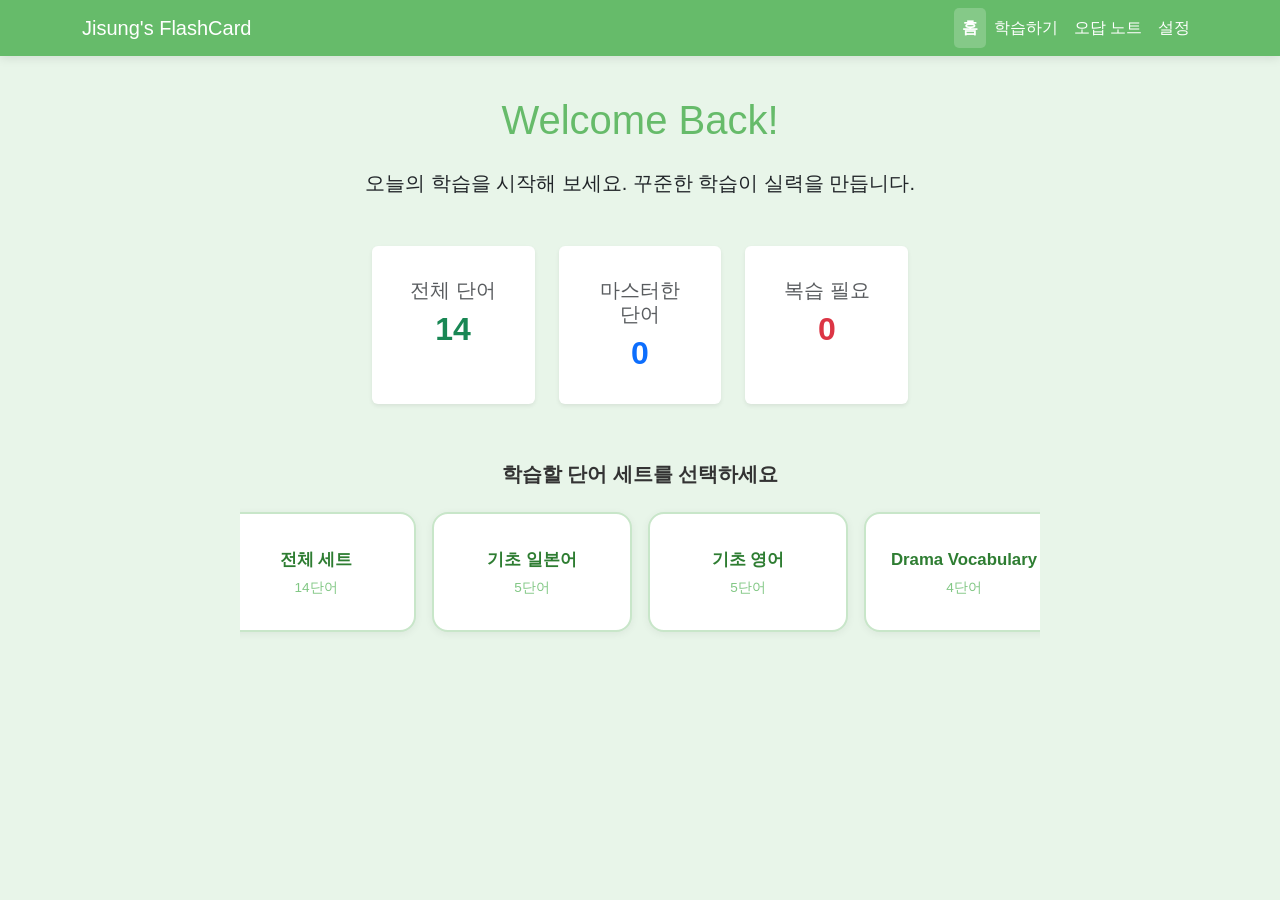
==== index.html @ 20449518 "feat: replace select dropdown with scrollable card carousel for set selection ## Background The dash" ====
<!doctype html>
<html lang="en">
    <head>
        <meta charset="UTF-8">
        <meta name="viewport" content="width=device-width, initial-scale=1.0">
        <title>Flash Card - Dashboard</title>
        <!-- Bootstrap 5 CSS 연결 -->
        <link href="https://cdn.jsdelivr.net/npm/bootstrap@5.3.0/dist/css/bootstrap.min.css" rel="stylesheet">
        <link rel="stylesheet" href="styles.css" />
    </head>
    <body>
        <!-- Navigation Bar -->
        <nav class="navbar navbar-expand-lg navbar-dark sticky-top">
            <div class="container">
                <a class="navbar-brand" href="index.html">Jisung's FlashCard</a>
                <button class="navbar-toggler" type="button" data-bs-toggle="collapse" data-bs-target="#navbarNav" aria-controls="navbarNav" aria-expanded="false" aria-label="Toggle navigation">
                    <span class="navbar-toggler-icon"></span>
                </button>
                <div class="collapse navbar-collapse" id="navbarNav">
                    <ul class="navbar-nav ms-auto">
                        <li class="nav-item">
                            <a class="nav-link active" href="index.html"> 홈</a>
                        </li>
                        <li class="nav-item">
                            <a class="nav-link" href="flash_card.html"> 학습하기</a>
                        </li>
                        <li class="nav-item">
                            <a class="nav-link" href="flash_card.html?mode=wrong">오답 노트</a>
                        </li>
                        <li class="nav-item">
                            <a class="nav-link" href="#">설정</a>
                        </li>
                    </ul>
                </div>
            </div>
        </nav>

        <main id="main-content">
            
            <section class="content-section text-center">
                <h1 class="section-title mb-4">Welcome Back! </h1>
                <p class="lead mb-5">오늘의 학습을 시작해 보세요. 꾸준한 학습이 실력을 만듭니다.</p>

                <div class="row g-4 mb-5 justify-content-center" style="max-width: 800px;">
                    <div class="col-md-4">
                        <a href="flash_card.html?mode=all" class="text-decoration-none">
                            <div class="card h-100 border-0 shadow-sm p-3 stat-card">
                                <div class="card-body">
                                    <h5 class="card-title text-muted">전체 단어</h5>
                                    <h2 class="card-text fw-bold text-success" id="stat-total">0</h2>
                                </div>
                            </div>
                        </a>
                    </div>
                    <div class="col-md-4">
                        <a href="flash_card.html?mode=known" class="text-decoration-none">
                            <div class="card h-100 border-0 shadow-sm p-3 stat-card">
                                <div class="card-body">
                                    <h5 class="card-title text-muted">마스터한 단어</h5>
                                    <h2 class="card-text fw-bold text-primary" id="stat-mastered">0</h2>
                                </div>
                            </div>
                        </a>
                    </div>
                    <div class="col-md-4">
                        <a href="flash_card.html?mode=wrong" class="text-decoration-none">
                            <div class="card h-100 border-0 shadow-sm p-3 stat-card">
                                <div class="card-body">
                                    <h5 class="card-title text-muted">복습 필요</h5>
                                    <h2 class="card-text fw-bold text-danger" id="stat-wrong">0</h2>
                                </div>
                            </div>
                        </a>
                    </div>
                </div>

                <div class="set-select-section mb-5 text-center">
                    <h5 class="fw-bold mb-3">학습할 단어 세트를 선택하세요</h5>
                    <div id="set-cards" class="set-cards-scroll">
                        <!-- 전체 세트 카드 -->
                        <div class="set-card-item">
                            <div class="set-card" data-set="all">
                                <div class="set-card-title">전체 세트</div>
                                <div class="set-card-count" id="set-count-all"></div>
                            </div>
                        </div>
                        <!-- 세트 카드들이 scripts.js에 의해 동적으로 추가됩니다 -->
                    </div>
                </div>
            </section>
        </main>

        <script src="scripts.js"></script>
        <!-- Bootstrap 5 JS 연결 (햄버거 메뉴 작동 필수) -->
        <script src="https://cdn.jsdelivr.net/npm/bootstrap@5.3.0/dist/js/bootstrap.bundle.min.js"></script>
    </body>
</html>
---- styles.css ----
body {
    background-color: #e8f5e9;
    margin: 0;
    font-family: sans-serif;
    display: flex;
    flex-direction: column;
    min-height: 100vh;
}

/* Navbar Styles */
.navbar {
    background-color: #66bb6a !important;
    box-shadow: 0 2px 10px rgba(0,0,0,0.1);
}

.navbar-brand, .nav-link {
    color: white !important;
}

.nav-link:hover {
    color: #e8f5e9 !important;
    background-color: rgba(255,255,255,0.1);
    border-radius: 5px;
}

.nav-link.active {
    font-weight: bold;
    background-color: rgba(255,255,255,0.2);
    border-radius: 5px;
}

/* Dashboard Stat Cards */
.stat-card {
    transition: transform 0.3s ease, box-shadow 0.3s ease;
    cursor: pointer;
}

.stat-card:hover {
    transform: translateY(-5px);
    box-shadow: 0 10px 20px rgba(0,0,0,0.1) !important;
}

/* Set Selection Cards - Carousel */
.set-select-section {
    margin-top: 10px;
    width: 100%;
    max-width: 800px;
    margin-left: auto;
    margin-right: auto;
}

.set-select-section h5 {
    color: #333;
}

.set-cards-scroll {
    display: flex;
    overflow-x: auto;
    scroll-snap-type: x mandatory;
    -webkit-overflow-scrolling: touch;
    gap: 16px;
    padding: 10px 40px 20px;
    justify-content: center;
}

.set-cards-scroll::-webkit-scrollbar {
    display: none;
}

.set-cards-scroll {
    -ms-overflow-style: none;
    scrollbar-width: none;
}

.set-card-item {
    flex: 0 0 auto;
    scroll-snap-align: center;
}

.set-card {
    width: 200px;
    height: 120px;
    background: #fff;
    border: 2px solid #c8e6c9;
    border-radius: 16px;
    padding: 20px;
    display: flex;
    flex-direction: column;
    align-items: center;
    justify-content: center;
    text-align: center;
    cursor: pointer;
    transition: all 0.25s ease;
    box-shadow: 0 2px 8px rgba(0,0,0,0.06);
}

.set-card:hover {
    transform: translateY(-5px);
    border-color: #66bb6a;
    box-shadow: 0 8px 24px rgba(102,187,106,0.3);
}

.set-card:active {
    transform: translateY(-2px);
}

.set-card-title {
    font-size: 1.05rem;
    font-weight: 700;
    color: #2e7d32;
    margin-bottom: 6px;
}

.set-card-count {
    font-size: 0.85rem;
    color: #81c784;
    font-weight: 500;
}

/* Main Content Centering */
.content-section {
    flex: 1;
    display: flex;
    flex-direction: column;
    align-items: center;
    justify-content: center;
    padding: 40px 20px;
}

h1 {
    color: #66bb6a;
    margin-bottom: 20px;
}

#flashcard-container {
    perspective: 1000px;
    margin-bottom: 30px;
}

.flashcard {
    width: 300px;
    height: 200px;
    position: relative;
    transform-style: preserve-3d;
    transition: transform 0.6s cubic-bezier(0.4, 0, 0.2, 1);
    cursor: pointer;
    touch-action: pan-y;
}

.flashcard.flipped {
    transform: rotateY(180deg);
}

.front,
.back {
    position: absolute;
    width: 100%;
    height: 100%;
    backface-visibility: hidden;
    display: flex;
    align-items: center;
    justify-content: center;
    font-size: 2rem;
    border-radius: 15px;
    box-shadow: 0 8px 16px rgba(0, 0, 0, 0.1);
    text-align: center;
    padding: 20px;
    box-sizing: border-box;
}

.front {
    background-color: #66bb6a;
    color: white;
}

.back {
    background-color: #a5d6a7;
    color: #333;
    transform: rotateY(180deg);
    position: absolute;
    width: 100%;
    height: 100%;
    backface-visibility: hidden;
    display: flex;
    align-items: center;
    justify-content: center;
    font-size: 2rem;
    border-radius: 15px;
    box-shadow: 0 8px 16px rgba(0, 0, 0, 0.1);
    text-align: center;
    padding: 20px;
    box-sizing: border-box;
    overflow: hidden;
}

.overlay-controls {
    position: absolute;
    top: 0;
    left: 0;
    width: 100%;
    height: 100%;
    display: flex;
    align-items: center;
    justify-content: space-between;
    padding: 0 15px;
    background-color: rgba(0, 0, 0, 0.5) !important;
    border-radius: 15px;
    opacity: 0;
    visibility: hidden;
    transition:
        opacity 0.3s ease,
        visibility 0.3s ease;
    pointer-events: none;
    z-index: 9999 !important;
}

.flashcard.flipped .back .overlay-controls {
    opacity: 1;
    visibility: visible;
    pointer-events: auto;
}

@media (hover: hover) {
    .flashcard.flipped .back .overlay-controls .control-btn:hover {
        transform: scale(1.15);
    }
}

.control-btn {
    width: 56px;
    height: 56px;
    min-width: 48px;
    min-height: 48px;
    background: none;
    border: none;
    cursor: pointer;
    transition: transform 0.2s ease;
    display: flex;
    align-items: center;
    justify-content: center;
    padding: 0;
    box-shadow: none;
    z-index: 20;
    -webkit-tap-highlight-color: transparent;
}

.control-btn img {
    width: 100%;
    height: 100%;
    object-fit: contain;
}

.correct-btn,
.incorrect-btn {
    background: transparent;
}

.control-btn:hover {
    transform: scale(1.2);
}

.control-btn:active {
    transform: scale(0.9);
}

.progress-wrapper {
    display: flex;
    flex-direction: column;
    align-items: center;
    width: 300px;
    margin-bottom: 20px;
}

.progress-container {
    width: 100%;
    height: 10px;
    background-color: #ddd;
    border-radius: 5px;
    overflow: hidden;
    margin-bottom: 10px;
}

#progress-bar {
    width: 0%;
    height: 100%;
    background-color: #66bb6a;
    transition: width 0.3s ease;
}

#progress {
    font-size: 1rem;
    color: #555;
}

.controls {
    display: flex;
    gap: 10px;
    align-items: center;
    flex-wrap: wrap;
    justify-content: center;
}

select,
button {
    padding: 10px 16px;
    min-height: 48px;
    border-radius: 8px;
    border: 1px solid #ccc;
    font-size: 1rem;
    cursor: pointer;
}

button {
    background-color: #a5d6a7;
    border: none;
    transition:
        background-color 0.2s,
        transform 0.1s;
}

button:hover {
    background-color: #66bb6a;
    color: white;
}

button:active {
    transform: scale(0.95);
}

@media (max-width: 480px) {
    .flashcard {
        width: 260px;
        height: 160px;
    }
    .progress-wrapper {
        width: 260px;
    }
    .front,
    .back {
        font-size: 1.5rem;
    }
    .controls {
        flex-direction: column;
        width: 260px;
    }
    select,
    button {
        width: 100%;
        min-height: 48px;
        padding: 12px 16px;
    }
}

.modal {
    display: none;
    position: fixed;
    z-index: 10000;
    left: 0;
    top: 0;
    width: 100%;
    height: 100%;
    background-color: rgba(0, 0, 0, 0.6);
    backdrop-filter: blur(5px);
    align-items: center;
    justify-content: center;
}

.modal.show {
    display: flex;
}

.modal-content {
    background-color: white;
    padding: 30px;
    border-radius: 20px;
    text-align: center;
    box-shadow: 0 10px 25px rgba(0, 0, 0, 0.2);
    max-width: 400px;
    width: 80%;
    animation: modalAppear 0.4s ease-out;
}

@keyframes modalAppear {
    from {
        transform: scale(0.8);
        opacity: 0;
    }
    to {
        transform: scale(1);
        opacity: 1;
    }
}

.modal-content h2 {
    color: #66bb6a;
    margin-bottom: 15px;
}

.modal-content p {
    font-size: 1.2rem;
    color: #555;
    margin-bottom: 25px;
}

.modal-content button {
    background-color: #66bb6a;
    color: white;
    border: none;
    padding: 10px 20px;
    border-radius: 10px;
    font-size: 1rem;
    cursor: pointer;
    transition: background 0.2s;
}

.modal-content button:hover {
    background-color: #4caf50;
}
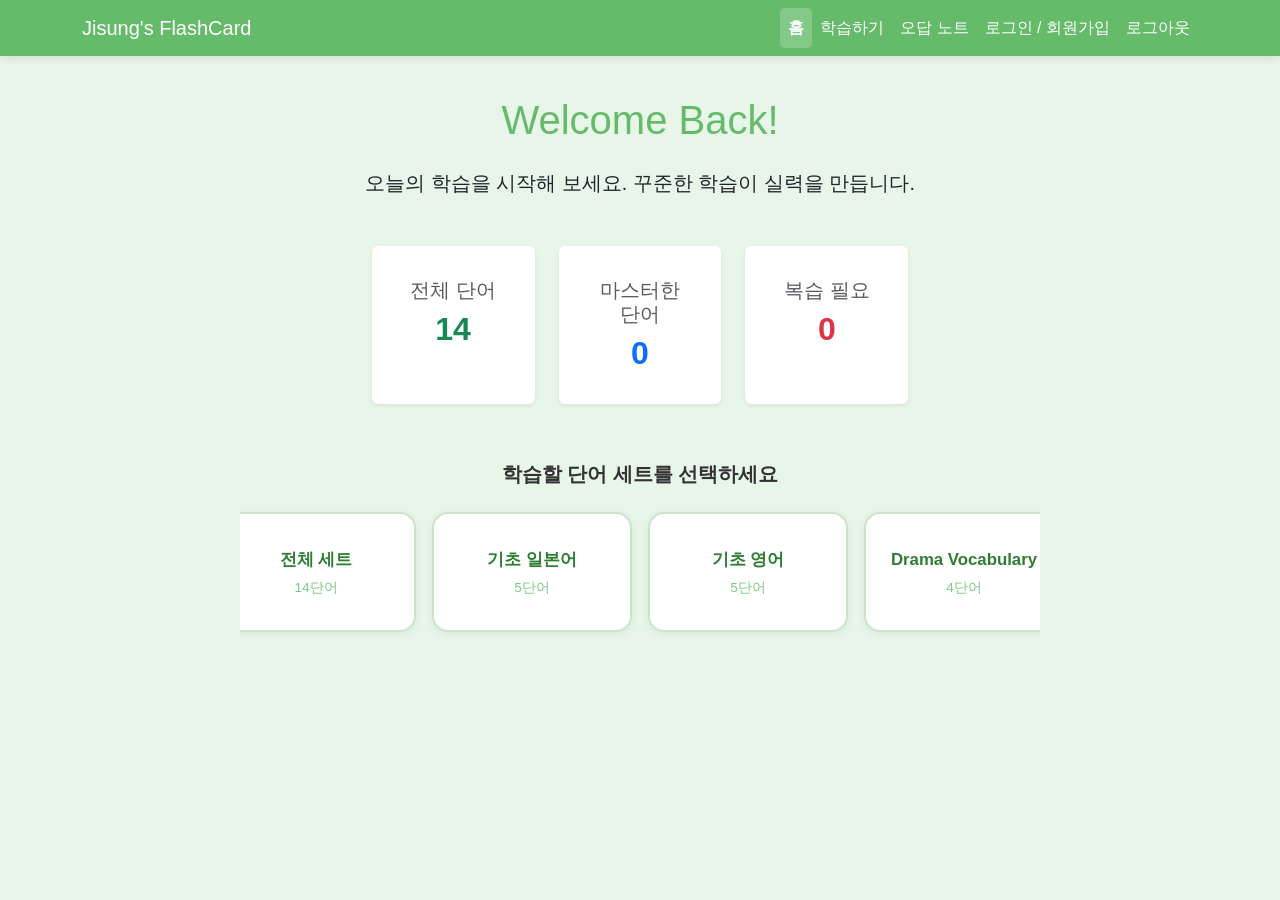
==== commit fd8d4740: "login.html logout.html 추가함 기본 내용 입력" ====
--- a/index.html
+++ b/index.html
@@ -28,7 +28,10 @@
                             <a class="nav-link" href="flash_card.html?mode=wrong">오답 노트</a>
                         </li>
                         <li class="nav-item">
-                            <a class="nav-link" href="#">설정</a>
+                            <a class="nav-link" href="login.html">로그인 / 회원가입</a>
+                        </li>
+                        <li class="nav-item">
+                            <a class="nav-link" href="logout.html">로그아웃</a>
                         </li>
                     </ul>
                 </div>
@@ -70,7 +73,7 @@
                                     <h2 class="card-text fw-bold text-danger" id="stat-wrong">0</h2>
                                 </div>
                             </div>
-                        </a>
+                        </a>    
                     </div>
                 </div>
 
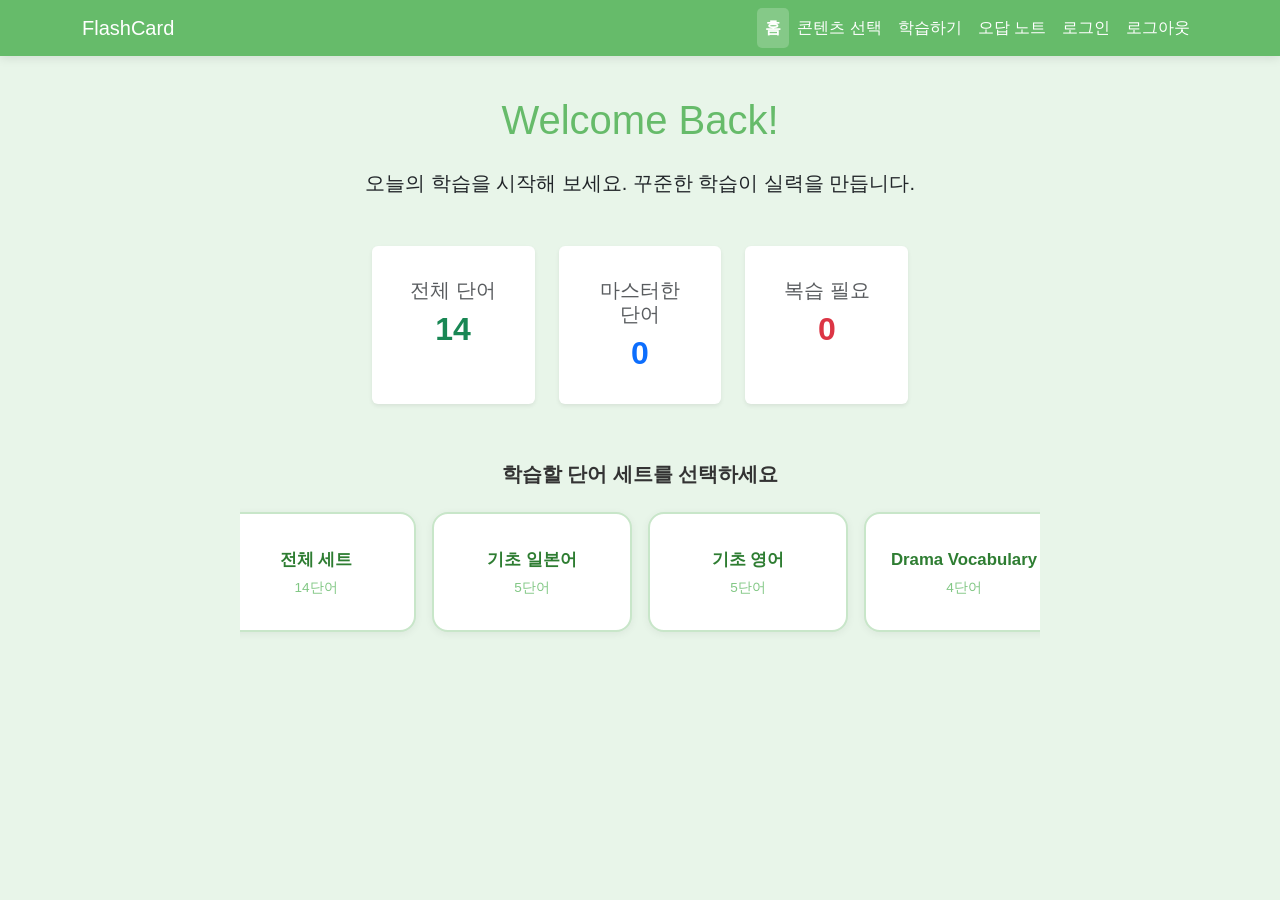
==== commit 619d01ea: "모든 페이지에 navbar 가 표시 되도록 수정 card_deck.html 도 동일한 디자인으로 수정" ====
--- a/index.html
+++ b/index.html
@@ -12,23 +12,26 @@
         <!-- Navigation Bar -->
         <nav class="navbar navbar-expand-lg navbar-dark sticky-top">
             <div class="container">
-                <a class="navbar-brand" href="index.html">Jisung's FlashCard</a>
+                <a class="navbar-brand" href="index.html">FlashCard</a>
                 <button class="navbar-toggler" type="button" data-bs-toggle="collapse" data-bs-target="#navbarNav" aria-controls="navbarNav" aria-expanded="false" aria-label="Toggle navigation">
                     <span class="navbar-toggler-icon"></span>
                 </button>
                 <div class="collapse navbar-collapse" id="navbarNav">
                     <ul class="navbar-nav ms-auto">
                         <li class="nav-item">
-                            <a class="nav-link active" href="index.html"> 홈</a>
+                            <a class="nav-link active" href="index.html">홈</a>
                         </li>
                         <li class="nav-item">
-                            <a class="nav-link" href="flash_card.html"> 학습하기</a>
+                            <a class="nav-link" href="card_deck.html">콘텐츠 선택</a>
+                        </li>
+                        <li class="nav-item">
+                            <a class="nav-link" href="flash_card.html">학습하기</a>
                         </li>
                         <li class="nav-item">
                             <a class="nav-link" href="flash_card.html?mode=wrong">오답 노트</a>
                         </li>
                         <li class="nav-item">
-                            <a class="nav-link" href="login.html">로그인 / 회원가입</a>
+                            <a class="nav-link" href="login.html">로그인</a>
                         </li>
                         <li class="nav-item">
                             <a class="nav-link" href="logout.html">로그아웃</a>
--- a/styles.css
+++ b/styles.css
@@ -5,12 +5,14 @@
     display: flex;
     flex-direction: column;
     min-height: 100vh;
+    overflow-x: hidden;
 }
 
 /* Navbar Styles */
 .navbar {
     background-color: #66bb6a !important;
     box-shadow: 0 2px 10px rgba(0,0,0,0.1);
+    flex-shrink: 0; /* 내비게이션 바 높이가 콘텐츠에 의해 변하지 않도록 고정 */
 }
 
 .navbar-brand, .nav-link {
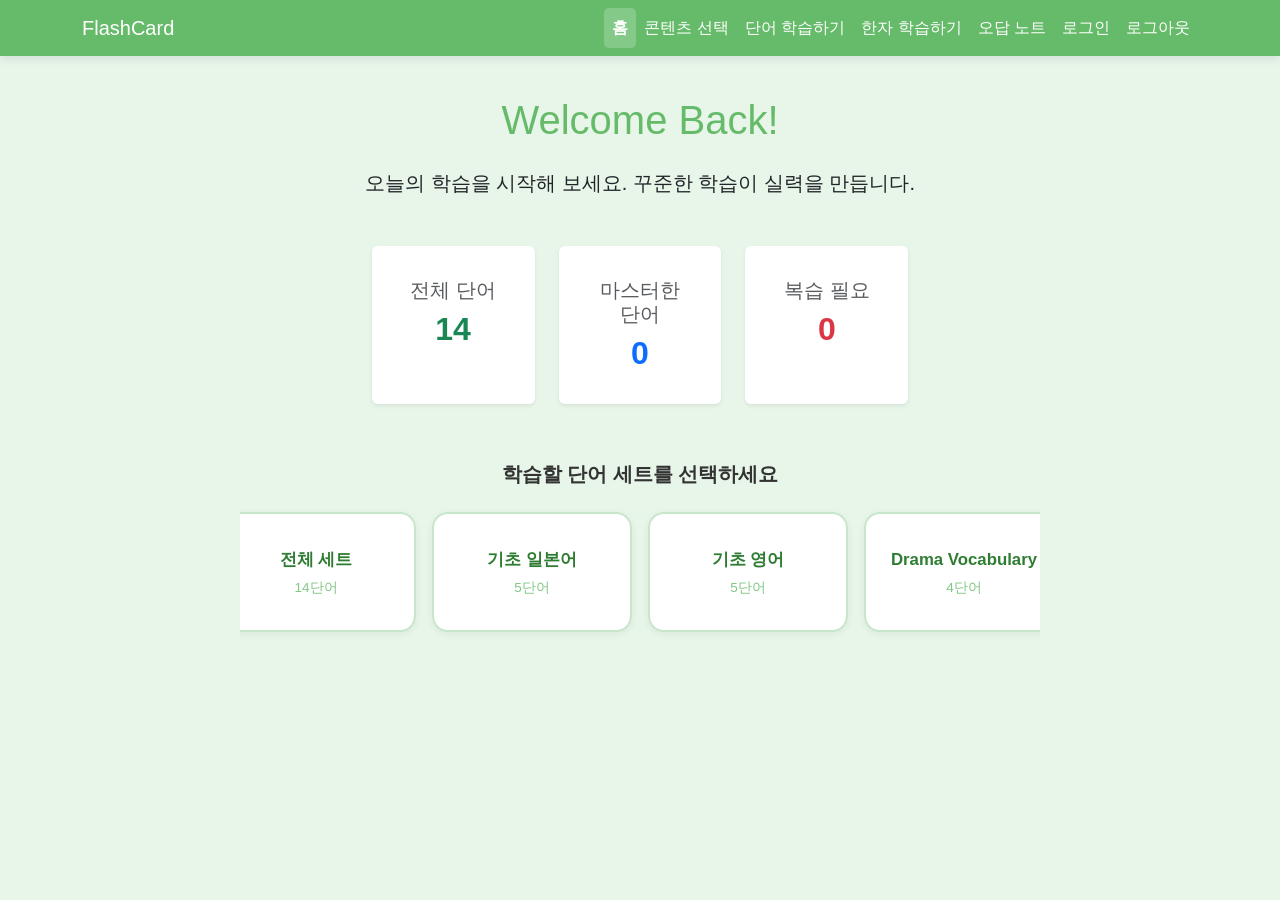
==== commit 1b2c8fa5: "feat: implement kanji writing practice and unify navigation bar across all pages Co-Authored-By: Cla" ====
--- a/index.html
+++ b/index.html
@@ -25,7 +25,10 @@
                             <a class="nav-link" href="card_deck.html">콘텐츠 선택</a>
                         </li>
                         <li class="nav-item">
-                            <a class="nav-link" href="flash_card.html">학습하기</a>
+                            <a class="nav-link" href="flash_card.html">단어 학습하기</a>
+                        </li>
+                         <li class="nav-item">
+                            <a class="nav-link" href="kanji_deck.html">한자 학습하기</a>
                         </li>
                         <li class="nav-item">
                             <a class="nav-link" href="flash_card.html?mode=wrong">오답 노트</a>
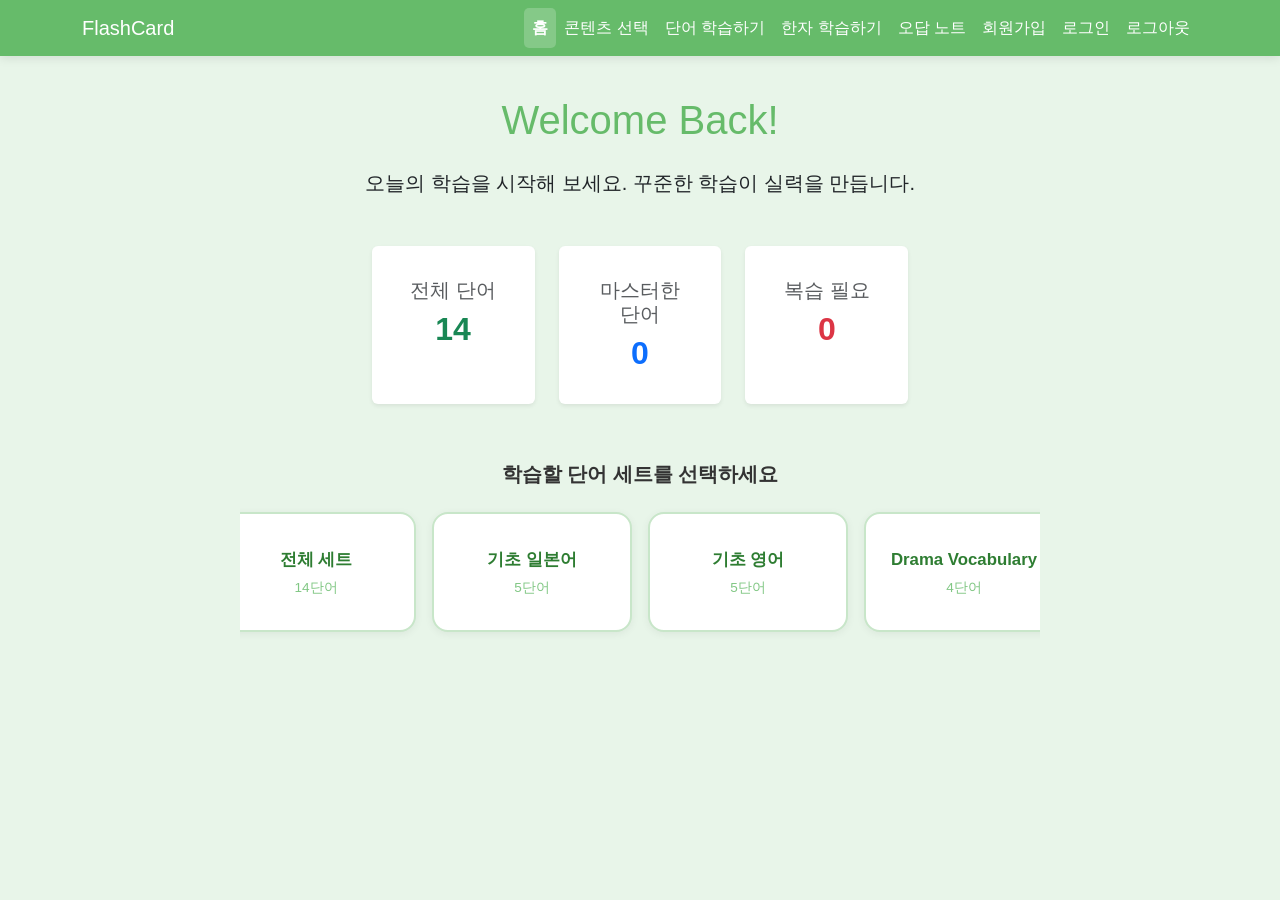
==== commit 547a2d73: "인증 페이지 스타일 통일 (auth.css 추가) 및 프로젝트 구조 문서화" ====
--- a/index.html
+++ b/index.html
@@ -32,6 +32,9 @@
                         </li>
                         <li class="nav-item">
                             <a class="nav-link" href="flash_card.html?mode=wrong">오답 노트</a>
+                        </li>
+                        <li class="nav-item">
+                            <a class="nav-link" href="sign_up.html">회원가입</a>
                         </li>
                         <li class="nav-item">
                             <a class="nav-link" href="login.html">로그인</a>
--- a/styles.css
+++ b/styles.css
@@ -1,5 +1,17 @@
+:root {
+    --bg-color: #e8f5e9;
+    --text-color: #333333;
+    --accent-color: #66bb6a;
+    --accent-hover: #4caf50;
+    --secondary-color: #a5d6a7;
+    --deep-green: #2e7d32;
+    --line-color: #c8e6c9;
+    --card-bg: #ffffff;
+    --transition-speed: 0.3s;
+}
+
 body {
-    background-color: #e8f5e9;
+    background-color: var(--bg-color);
     margin: 0;
     font-family: sans-serif;
     display: flex;
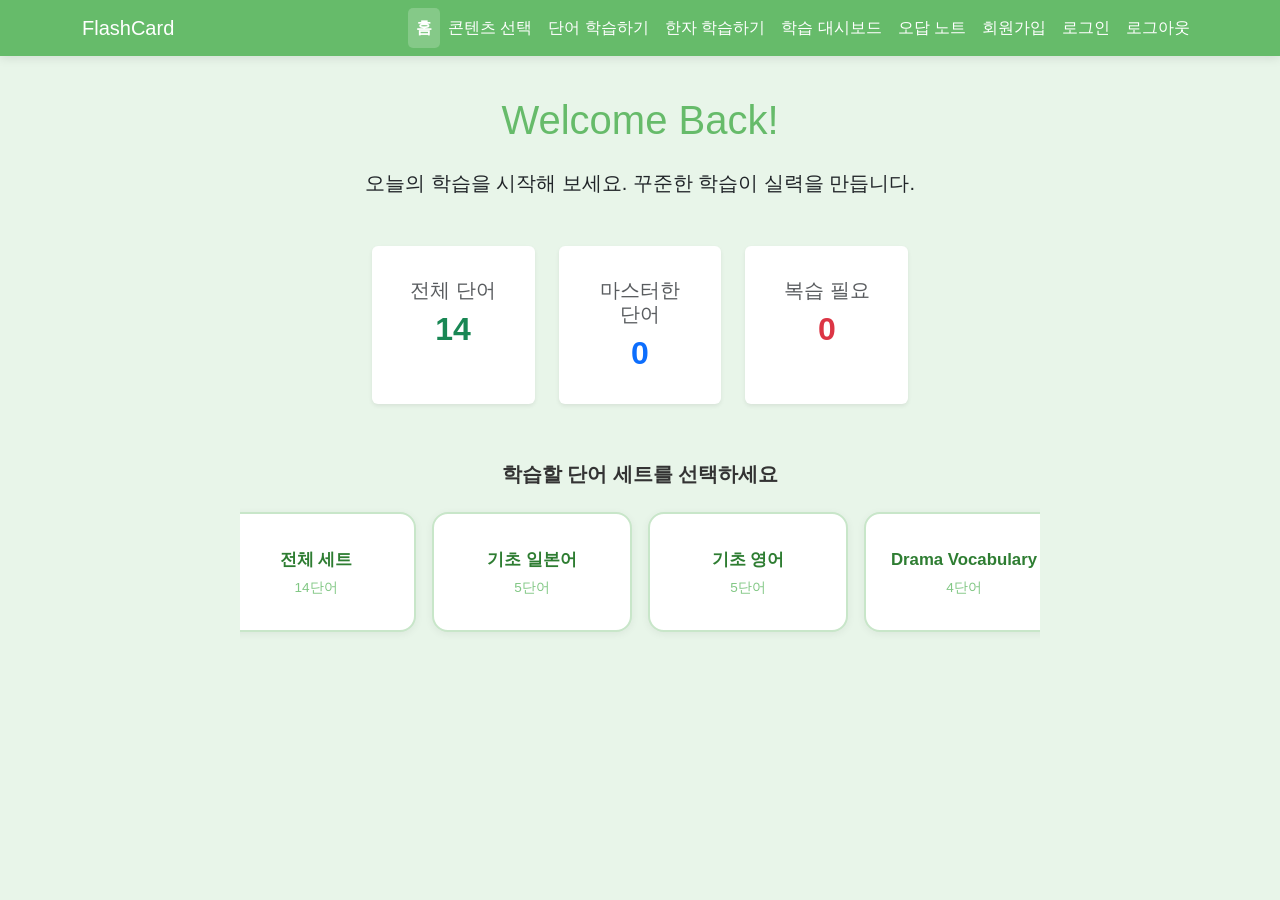
==== commit b5ac49ee: "dashboard.html 제작 및 navbar 규격 통일" ====
--- a/index.html
+++ b/index.html
@@ -29,6 +29,9 @@
                         </li>
                          <li class="nav-item">
                             <a class="nav-link" href="kanji_deck.html">한자 학습하기</a>
+                        </li>
+                        <li class="nav-item">
+                            <a class="nav-link" href="dashboard.html">학습 대시보드</a>
                         </li>
                         <li class="nav-item">
                             <a class="nav-link" href="flash_card.html?mode=wrong">오답 노트</a>
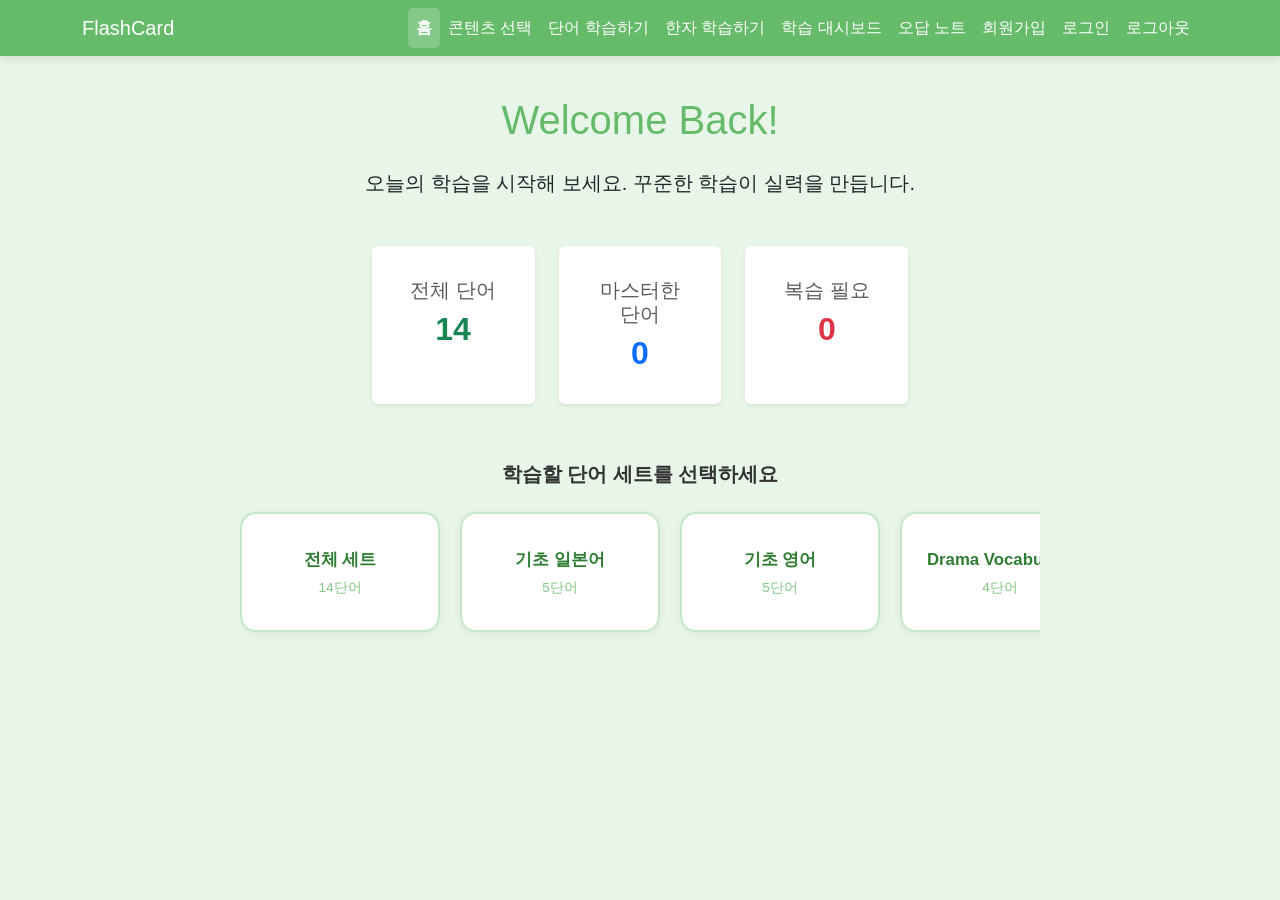
==== commit 9016028c: "index.html 애니메이션 추가" ====
--- a/index.html
+++ b/index.html
@@ -6,7 +6,7 @@
         <title>Flash Card - Dashboard</title>
         <!-- Bootstrap 5 CSS 연결 -->
         <link href="https://cdn.jsdelivr.net/npm/bootstrap@5.3.0/dist/css/bootstrap.min.css" rel="stylesheet">
-        <link rel="stylesheet" href="styles.css" />
+        <link rel="stylesheet" href="statics/styles.css" />
     </head>
     <body>
         <!-- Navigation Bar -->
@@ -92,20 +92,15 @@
                 <div class="set-select-section mb-5 text-center">
                     <h5 class="fw-bold mb-3">학습할 단어 세트를 선택하세요</h5>
                     <div id="set-cards" class="set-cards-scroll">
-                        <!-- 전체 세트 카드 -->
-                        <div class="set-card-item">
-                            <div class="set-card" data-set="all">
-                                <div class="set-card-title">전체 세트</div>
-                                <div class="set-card-count" id="set-count-all"></div>
-                            </div>
-                        </div>
-                        <!-- 세트 카드들이 scripts.js에 의해 동적으로 추가됩니다 -->
+                        <!-- 세트 카드들이 statics/dashboard.js에 의해 동적으로 추가됩니다 -->
                     </div>
                 </div>
             </section>
         </main>
 
-        <script src="scripts.js"></script>
+        <script src="statics/utils.js"></script>
+        <script src="statics/storage.js"></script>
+        <script src="statics/dashboard.js"></script>
         <!-- Bootstrap 5 JS 연결 (햄버거 메뉴 작동 필수) -->
         <script src="https://cdn.jsdelivr.net/npm/bootstrap@5.3.0/dist/js/bootstrap.bundle.min.js"></script>
     </body>
--- a/statics/styles.css
+++ b/statics/styles.css
@@ -0,0 +1,453 @@
+:root {
+    --bg-color: #e8f5e9;
+    --text-color: #333333;
+    --accent-color: #66bb6a;
+    --accent-hover: #4caf50;
+    --secondary-color: #a5d6a7;
+    --deep-green: #2e7d32;
+    --line-color: #c8e6c9;
+    --card-bg: #ffffff;
+    --transition-speed: 0.3s;
+}
+
+body {
+    background-color: var(--bg-color);
+    margin: 0;
+    font-family: sans-serif;
+    display: flex;
+    flex-direction: column;
+    min-height: 100vh;
+    overflow-x: hidden;
+}
+
+/* Navbar Styles */
+.navbar {
+    background-color: #66bb6a !important;
+    box-shadow: 0 2px 10px rgba(0,0,0,0.1);
+    flex-shrink: 0; /* 내비게이션 바 높이가 콘텐츠에 의해 변하지 않도록 고정 */
+}
+
+.navbar-brand, .nav-link {
+    color: white !important;
+}
+
+.nav-link:hover {
+    color: #e8f5e9 !important;
+    background-color: rgba(255,255,255,0.1);
+    border-radius: 5px;
+}
+
+.nav-link.active {
+    font-weight: bold;
+    background-color: rgba(255,255,255,0.2);
+    border-radius: 5px;
+}
+
+/* Dashboard Stat Cards */
+.stat-card {
+    transition: transform 0.3s ease, box-shadow 0.3s ease;
+    cursor: pointer;
+}
+
+.stat-card:hover {
+    transform: translateY(-5px);
+    box-shadow: 0 10px 20px rgba(0,0,0,0.1) !important;
+}
+
+/* Set Selection Cards - Carousel */
+.set-select-section {
+    margin-top: 10px;
+    width: 100%;
+    max-width: 800px;
+    margin-left: auto;
+    margin-right: auto;
+}
+
+.set-select-section h5 {
+    color: #333;
+}
+
+.set-cards-scroll {
+    overflow: hidden;
+    position: relative;
+    width: 100%;
+    padding: 10px 0 20px;
+}
+
+.marquee-track {
+    display: flex;
+    gap: 20px;
+    width: max-content;
+    animation: scroll-marquee 30s linear infinite;
+}
+
+.marquee-track:hover {
+    animation-play-state: paused;
+}
+
+.set-card-item {
+    flex-shrink: 0;
+}
+
+@keyframes scroll-marquee {
+    0% {
+        transform: translateX(0);
+    }
+    100% {
+        transform: translateX(-50%);
+    }
+}
+
+.set-cards-scroll::-webkit-scrollbar {
+    display: none;
+}
+
+.set-cards-scroll {
+    -ms-overflow-style: none;
+    scrollbar-width: none;
+}
+
+.set-card-item {
+    flex: 0 0 auto;
+    scroll-snap-align: center;
+}
+
+.set-card {
+    width: 200px;
+    height: 120px;
+    background: #fff;
+    border: 2px solid #c8e6c9;
+    border-radius: 16px;
+    padding: 20px;
+    display: flex;
+    flex-direction: column;
+    align-items: center;
+    justify-content: center;
+    text-align: center;
+    cursor: pointer;
+    transition: all 0.25s ease;
+    box-shadow: 0 2px 8px rgba(0,0,0,0.06);
+}
+
+.set-card:hover {
+    transform: translateY(-5px);
+    border-color: #66bb6a;
+    box-shadow: 0 8px 24px rgba(102,187,106,0.3);
+}
+
+.set-card:active {
+    transform: translateY(-2px);
+}
+
+.set-card-title {
+    font-size: 1.05rem;
+    font-weight: 700;
+    color: #2e7d32;
+    margin-bottom: 6px;
+}
+
+.set-card-count {
+    font-size: 0.85rem;
+    color: #81c784;
+    font-weight: 500;
+}
+
+/* Main Content Centering */
+.content-section {
+    flex: 1;
+    display: flex;
+    flex-direction: column;
+    align-items: center;
+    justify-content: center;
+    padding: 40px 20px;
+}
+
+h1 {
+    color: #66bb6a;
+    margin-bottom: 20px;
+}
+
+#flashcard-container {
+    perspective: 1000px;
+    margin-bottom: 30px;
+}
+
+.flashcard {
+    width: 300px;
+    height: 200px;
+    position: relative;
+    transform-style: preserve-3d;
+    transition: transform 0.6s cubic-bezier(0.4, 0, 0.2, 1);
+    cursor: pointer;
+    touch-action: pan-y;
+}
+
+.flashcard.flipped {
+    transform: rotateY(180deg);
+}
+
+.front,
+.back {
+    position: absolute;
+    width: 100%;
+    height: 100%;
+    backface-visibility: hidden;
+    display: flex;
+    align-items: center;
+    justify-content: center;
+    font-size: 2rem;
+    border-radius: 15px;
+    box-shadow: 0 8px 16px rgba(0, 0, 0, 0.1);
+    text-align: center;
+    padding: 20px;
+    box-sizing: border-box;
+}
+
+.front {
+    background-color: #66bb6a;
+    color: white;
+}
+
+.back {
+    background-color: #a5d6a7;
+    color: #333;
+    transform: rotateY(180deg);
+    position: absolute;
+    width: 100%;
+    height: 100%;
+    backface-visibility: hidden;
+    display: flex;
+    align-items: center;
+    justify-content: center;
+    font-size: 2rem;
+    border-radius: 15px;
+    box-shadow: 0 8px 16px rgba(0, 0, 0, 0.1);
+    text-align: center;
+    padding: 20px;
+    box-sizing: border-box;
+    overflow: hidden;
+}
+
+.overlay-controls {
+    position: absolute;
+    top: 0;
+    left: 0;
+    width: 100%;
+    height: 100%;
+    display: flex;
+    align-items: center;
+    justify-content: space-between;
+    padding: 0 15px;
+    background-color: rgba(0, 0, 0, 0.5) !important;
+    border-radius: 15px;
+    opacity: 0;
+    visibility: hidden;
+    transition:
+        opacity 0.3s ease,
+        visibility 0.3s ease;
+    pointer-events: none;
+    z-index: 9999 !important;
+}
+
+.flashcard.flipped .back .overlay-controls {
+    opacity: 1;
+    visibility: visible;
+    pointer-events: auto;
+}
+
+@media (hover: hover) {
+    .flashcard.flipped .back .overlay-controls .control-btn:hover {
+        transform: scale(1.15);
+    }
+}
+
+.control-btn {
+    width: 56px;
+    height: 56px;
+    min-width: 48px;
+    min-height: 48px;
+    background: none;
+    border: none;
+    cursor: pointer;
+    transition: transform 0.2s ease;
+    display: flex;
+    align-items: center;
+    justify-content: center;
+    padding: 0;
+    box-shadow: none;
+    z-index: 20;
+    -webkit-tap-highlight-color: transparent;
+}
+
+.control-btn img {
+    width: 100%;
+    height: 100%;
+    object-fit: contain;
+}
+
+.correct-btn,
+.incorrect-btn {
+    background: transparent;
+}
+
+.control-btn:hover {
+    transform: scale(1.2);
+}
+
+.control-btn:active {
+    transform: scale(0.9);
+}
+
+.progress-wrapper {
+    display: flex;
+    flex-direction: column;
+    align-items: center;
+    width: 300px;
+    margin-bottom: 20px;
+}
+
+.progress-container {
+    width: 100%;
+    height: 10px;
+    background-color: #ddd;
+    border-radius: 5px;
+    overflow: hidden;
+    margin-bottom: 10px;
+}
+
+#progress-bar {
+    width: 0%;
+    height: 100%;
+    background-color: #66bb6a;
+    transition: width 0.3s ease;
+}
+
+#progress {
+    font-size: 1rem;
+    color: #555;
+}
+
+.controls {
+    display: flex;
+    gap: 10px;
+    align-items: center;
+    flex-wrap: wrap;
+    justify-content: center;
+}
+
+select,
+button {
+    padding: 10px 16px;
+    min-height: 48px;
+    border-radius: 8px;
+    border: 1px solid #ccc;
+    font-size: 1rem;
+    cursor: pointer;
+}
+
+button {
+    background-color: #a5d6a7;
+    border: none;
+    transition:
+        background-color 0.2s,
+        transform 0.1s;
+}
+
+button:hover {
+    background-color: #66bb6a;
+    color: white;
+}
+
+button:active {
+    transform: scale(0.95);
+}
+
+@media (max-width: 480px) {
+    .flashcard {
+        width: 260px;
+        height: 160px;
+    }
+    .progress-wrapper {
+        width: 260px;
+    }
+    .front,
+    .back {
+        font-size: 1.5rem;
+    }
+    .controls {
+        flex-direction: column;
+        width: 260px;
+    }
+    select,
+    button {
+        width: 100%;
+        min-height: 48px;
+        padding: 12px 16px;
+    }
+}
+
+.modal {
+    display: none;
+    position: fixed;
+    z-index: 10000;
+    left: 0;
+    top: 0;
+    width: 100%;
+    height: 100%;
+    background-color: rgba(0, 0, 0, 0.6);
+    backdrop-filter: blur(5px);
+    align-items: center;
+    justify-content: center;
+}
+
+.modal.show {
+    display: flex;
+}
+
+.modal-content {
+    background-color: white;
+    padding: 30px;
+    border-radius: 20px;
+    text-align: center;
+    box-shadow: 0 10px 25px rgba(0, 0, 0, 0.2);
+    max-width: 400px;
+    width: 80%;
+    animation: modalAppear 0.4s ease-out;
+}
+
+@keyframes modalAppear {
+    from {
+        transform: scale(0.8);
+        opacity: 0;
+    }
+    to {
+        transform: scale(1);
+        opacity: 1;
+    }
+}
+
+.modal-content h2 {
+    color: #66bb6a;
+    margin-bottom: 15px;
+}
+
+.modal-content p {
+    font-size: 1.2rem;
+    color: #555;
+    margin-bottom: 25px;
+}
+
+.modal-content button {
+    background-color: #66bb6a;
+    color: white;
+    border: none;
+    padding: 10px 20px;
+    border-radius: 10px;
+    font-size: 1rem;
+    cursor: pointer;
+    transition: background 0.2s;
+}
+
+.modal-content button:hover {
+    background-color: #4caf50;
+}
